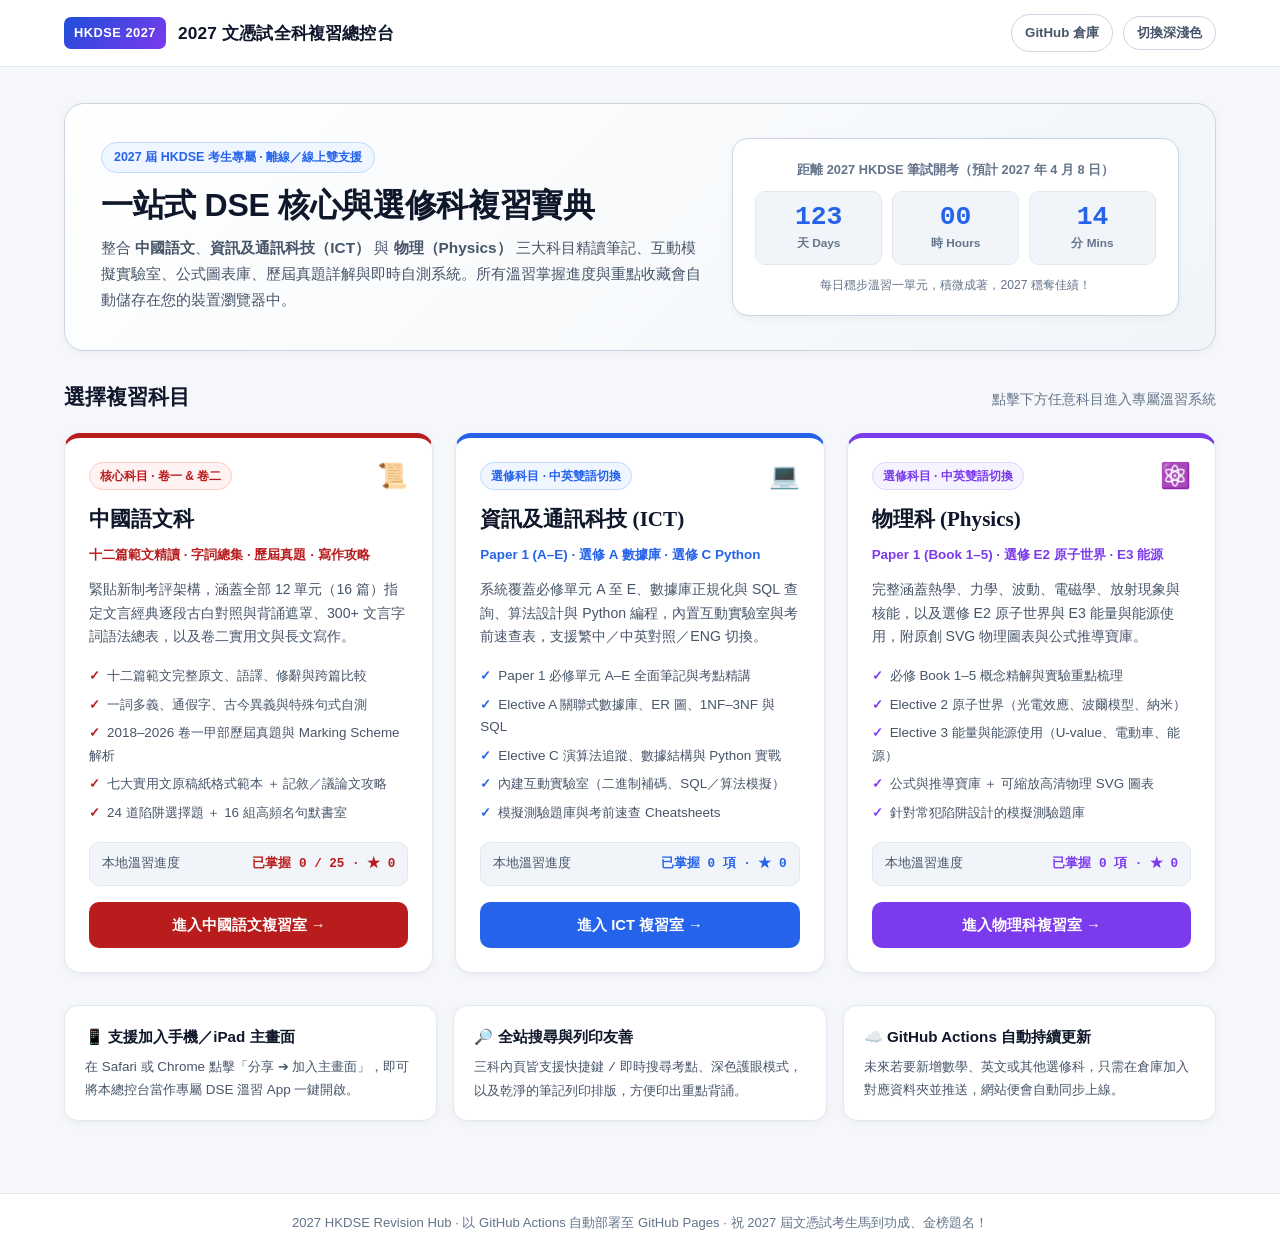
==== index.html @ 8e09d90c "feat: 整合 2027 HKDSE 全科複習總控台（中國語文、ICT、物理）與 GitHub Actions 自動部署" ====
<!DOCTYPE html>
<html lang="zh-Hant" data-theme="light">
<head>
  <meta charset="UTF-8" />
  <meta name="viewport" content="width=device-width, initial-scale=1.0" />
  <title>2027 HKDSE 複習總控台 | 中國語文 · ICT 資訊及通訊科技 · 物理 Physics</title>
  <style>
    :root {
      --bg: #f6f7fb;
      --surface: #ffffff;
      --surface-soft: #f1f5f9;
      --text: #0f172a;
      --text-secondary: #475569;
      --text-muted: #64748b;
      --border: #e2e8f0;
      --border-strong: #cbd5e1;

      --chi: #b91c1c;
      --chi-soft: #fef2f2;
      --chi-border: #fecaca;

      --ict: #2563eb;
      --ict-soft: #eff6ff;
      --ict-border: #bfdbfe;

      --phy: #7c3aed;
      --phy-soft: #f5f3ff;
      --phy-border: #ddd6fe;

      --emerald: #059669;
      --emerald-soft: #ecfdf5;

      --shadow-sm: 0 2px 8px rgba(15, 23, 42, 0.05);
      --shadow-md: 0 10px 28px rgba(15, 23, 42, 0.08);
      --shadow-lg: 0 18px 40px rgba(15, 23, 42, 0.12);

      --font-sans: "PingFang TC", "Hiragino Sans CNS", "Noto Sans TC", "Microsoft JhengHei", -apple-system, BlinkMacSystemFont, sans-serif;
      --font-serif: "Songti TC", "STSong", "Noto Serif TC", Georgia, serif;
      --font-mono: "JetBrains Mono", "SF Mono", Menlo, Consolas, monospace;
    }

    [data-theme="dark"] {
      --bg: #0b1120;
      --surface: #111827;
      --surface-soft: #1e293b;
      --text: #f8fafc;
      --text-secondary: #cbd5e1;
      --text-muted: #94a3b8;
      --border: #1e293b;
      --border-strong: #334155;

      --chi: #f87171;
      --chi-soft: rgba(185, 28, 28, 0.18);
      --chi-border: rgba(248, 113, 113, 0.35);

      --ict: #60a5fa;
      --ict-soft: rgba(37, 99, 235, 0.18);
      --ict-border: rgba(96, 165, 250, 0.35);

      --phy: #a78bfa;
      --phy-soft: rgba(124, 58, 237, 0.18);
      --phy-border: rgba(167, 139, 250, 0.35);

      --emerald: #34d399;
      --emerald-soft: rgba(5, 150, 105, 0.18);
    }

    *, *::before, *::after { box-sizing: border-box; }
    body {
      margin: 0;
      font-family: var(--font-sans);
      background: var(--bg);
      color: var(--text);
      line-height: 1.68;
      min-height: 100vh;
      display: flex;
      flex-direction: column;
    }

    a { text-decoration: none; color: inherit; }

    /* Top Bar */
    .topbar {
      position: sticky;
      top: 0;
      z-index: 50;
      background: var(--surface);
      border-bottom: 1px solid var(--border);
      backdrop-filter: blur(10px);
    }
    .topbar-inner {
      max-width: 1200px;
      margin: 0 auto;
      padding: 14px 24px;
      display: flex;
      align-items: center;
      justify-content: space-between;
      gap: 16px;
    }
    .brand {
      display: flex;
      align-items: center;
      gap: 12px;
    }
    .brand-badge {
      background: linear-gradient(135deg, #1d4ed8, #7c3aed);
      color: #fff;
      font-weight: 800;
      font-size: 0.8rem;
      padding: 5px 10px;
      border-radius: 7px;
      letter-spacing: 0.04em;
    }
    .brand-title {
      font-weight: 800;
      font-size: 1.08rem;
      letter-spacing: 0.01em;
    }
    .topbar-actions {
      display: flex;
      align-items: center;
      gap: 10px;
    }
    .pill-btn {
      display: inline-flex;
      align-items: center;
      gap: 6px;
      padding: 7px 13px;
      border-radius: 999px;
      border: 1px solid var(--border-strong);
      background: var(--surface);
      color: var(--text-secondary);
      font-size: 0.83rem;
      font-weight: 600;
      cursor: pointer;
      transition: all 0.16s ease;
    }
    .pill-btn:hover {
      background: var(--surface-soft);
      color: var(--text);
    }

    /* Main Container */
    .container {
      max-width: 1200px;
      width: 100%;
      margin: 0 auto;
      padding: 36px 24px 72px;
      flex: 1;
    }

    /* Hero Banner */
    .hero {
      background: linear-gradient(135deg, var(--surface) 0%, var(--surface-soft) 100%);
      border: 1px solid var(--border-strong);
      border-radius: 20px;
      padding: 34px 36px;
      margin-bottom: 28px;
      box-shadow: var(--shadow-sm);
      display: grid;
      grid-template-columns: 1.35fr 1fr;
      gap: 28px;
      align-items: center;
    }
    .hero-eyebrow {
      display: inline-flex;
      align-items: center;
      gap: 7px;
      font-size: 0.78rem;
      font-weight: 700;
      color: var(--ict);
      background: var(--ict-soft);
      border: 1px solid var(--ict-border);
      padding: 4px 12px;
      border-radius: 999px;
      margin-bottom: 12px;
    }
    .hero h1 {
      margin: 0 0 10px;
      font-size: 2rem;
      line-height: 1.25;
      font-weight: 900;
      letter-spacing: -0.01em;
    }
    .hero p {
      margin: 0;
      color: var(--text-secondary);
      font-size: 0.96rem;
    }

    /* Countdown Box */
    .countdown-card {
      background: var(--surface);
      border: 1px solid var(--border-strong);
      border-radius: 16px;
      padding: 20px 22px;
      box-shadow: var(--shadow-sm);
      text-align: center;
    }
    .countdown-label {
      font-size: 0.8rem;
      font-weight: 700;
      color: var(--text-muted);
      margin-bottom: 10px;
    }
    .countdown-grid {
      display: grid;
      grid-template-columns: repeat(3, 1fr);
      gap: 10px;
    }
    .cd-unit {
      background: var(--surface-soft);
      border: 1px solid var(--border);
      border-radius: 10px;
      padding: 10px 6px;
    }
    .cd-num {
      font-family: var(--font-mono);
      font-size: 1.65rem;
      font-weight: 800;
      color: var(--ict);
      line-height: 1.15;
    }
    .cd-cap {
      font-size: 0.74rem;
      color: var(--text-muted);
      margin-top: 2px;
      font-weight: 600;
    }
    .countdown-note {
      margin-top: 10px;
      font-size: 0.76rem;
      color: var(--text-muted);
    }

    /* Subject Cards Grid */
    .section-head {
      display: flex;
      align-items: baseline;
      justify-content: space-between;
      flex-wrap: wrap;
      gap: 10px;
      margin: 8px 0 18px;
    }
    .section-head h2 {
      margin: 0;
      font-size: 1.32rem;
      font-weight: 800;
    }
    .section-head span {
      font-size: 0.85rem;
      color: var(--text-muted);
    }

    .subjects-grid {
      display: grid;
      grid-template-columns: repeat(3, minmax(0, 1fr));
      gap: 22px;
      margin-bottom: 32px;
    }

    .subject-card {
      background: var(--surface);
      border: 1px solid var(--border);
      border-top: 5px solid var(--accent);
      border-radius: 16px;
      padding: 24px;
      display: flex;
      flex-direction: column;
      box-shadow: var(--shadow-sm);
      transition: transform 0.2s ease, box-shadow 0.2s ease, border-color 0.2s ease;
    }
    .subject-card:hover {
      transform: translateY(-4px);
      box-shadow: var(--shadow-lg);
    }
    .card-chi { --accent: var(--chi); --accent-soft: var(--chi-soft); --accent-border: var(--chi-border); }
    .card-ict { --accent: var(--ict); --accent-soft: var(--ict-soft); --accent-border: var(--ict-border); }
    .card-phy { --accent: var(--phy); --accent-soft: var(--phy-soft); --accent-border: var(--phy-border); }

    .card-top {
      display: flex;
      align-items: center;
      justify-content: space-between;
      gap: 10px;
      margin-bottom: 12px;
    }
    .subject-tag {
      font-size: 0.75rem;
      font-weight: 800;
      padding: 3px 10px;
      border-radius: 999px;
      background: var(--accent-soft);
      color: var(--accent);
      border: 1px solid var(--accent-border);
    }
    .subject-icon {
      font-size: 1.55rem;
      line-height: 1;
    }
    .subject-card h3 {
      margin: 0 0 6px;
      font-size: 1.32rem;
      font-weight: 800;
      font-family: var(--font-serif);
    }
    .subject-sub {
      font-size: 0.84rem;
      font-weight: 600;
      color: var(--accent);
      margin-bottom: 12px;
    }
    .subject-desc {
      margin: 0 0 16px;
      font-size: 0.88rem;
      color: var(--text-secondary);
    }

    .feature-list {
      list-style: none;
      padding: 0;
      margin: 0 0 18px;
      display: flex;
      flex-direction: column;
      gap: 6px;
      font-size: 0.84rem;
      color: var(--text-secondary);
      flex: 1;
    }
    .feature-list li::before {
      content: "✓";
      color: var(--accent);
      font-weight: 800;
      margin-right: 7px;
    }

    .progress-mini {
      background: var(--surface-soft);
      border: 1px solid var(--border);
      border-radius: 10px;
      padding: 10px 12px;
      margin-bottom: 16px;
      font-size: 0.79rem;
      display: flex;
      justify-content: space-between;
      align-items: center;
      color: var(--text-secondary);
    }
    .progress-mini strong {
      color: var(--accent);
      font-family: var(--font-mono);
    }

    .enter-btn {
      display: flex;
      align-items: center;
      justify-content: center;
      gap: 8px;
      width: 100%;
      padding: 11px 16px;
      border-radius: 10px;
      background: var(--accent);
      color: #fff;
      font-weight: 700;
      font-size: 0.92rem;
      transition: filter 0.15s ease;
    }
    .enter-btn:hover {
      filter: brightness(1.08);
    }

    /* Feature Strip */
    .tips-grid {
      display: grid;
      grid-template-columns: repeat(3, minmax(0, 1fr));
      gap: 16px;
    }
    .tip-card {
      background: var(--surface);
      border: 1px solid var(--border);
      border-radius: 14px;
      padding: 18px 20px;
      box-shadow: var(--shadow-sm);
    }
    .tip-card h4 {
      margin: 0 0 6px;
      font-size: 0.95rem;
      font-weight: 800;
    }
    .tip-card p {
      margin: 0;
      font-size: 0.84rem;
      color: var(--text-secondary);
    }

    footer {
      border-top: 1px solid var(--border);
      background: var(--surface);
      padding: 18px 24px;
      text-align: center;
      font-size: 0.82rem;
      color: var(--text-muted);
    }

    @media (max-width: 960px) {
      .hero, .subjects-grid, .tips-grid {
        grid-template-columns: 1fr;
      }
      .hero { padding: 24px 22px; }
      .hero h1 { font-size: 1.65rem; }
    }
  </style>
</head>
<body>
  <header class="topbar">
    <div class="topbar-inner">
      <div class="brand">
        <span class="brand-badge">HKDSE 2027</span>
        <span class="brand-title">2027 文憑試全科複習總控台</span>
      </div>
      <div class="topbar-actions">
        <a class="pill-btn" href="https://github.com/mulv888/hkdse-2027" target="_blank" rel="noopener">GitHub 倉庫</a>
        <button class="pill-btn" id="themeBtn" type="button">切換深淺色</button>
      </div>
    </div>
  </header>

  <main class="container">
    <section class="hero">
      <div>
        <div class="hero-eyebrow">2027 屆 HKDSE 考生專屬 · 離線／線上雙支援</div>
        <h1>一站式 DSE 核心與選修科複習寶典</h1>
        <p>整合 <strong>中國語文</strong>、<strong>資訊及通訊科技（ICT）</strong> 與 <strong>物理（Physics）</strong> 三大科目精讀筆記、互動模擬實驗室、公式圖表庫、歷屆真題詳解與即時自測系統。所有溫習掌握進度與重點收藏會自動儲存在您的裝置瀏覽器中。</p>
      </div>
      <div class="countdown-card">
        <div class="countdown-label">距離 2027 HKDSE 筆試開考（預計 2027 年 4 月 8 日）</div>
        <div class="countdown-grid">
          <div class="cd-unit">
            <div class="cd-num" id="cdDays">--</div>
            <div class="cd-cap">天 Days</div>
          </div>
          <div class="cd-unit">
            <div class="cd-num" id="cdHours">--</div>
            <div class="cd-cap">時 Hours</div>
          </div>
          <div class="cd-unit">
            <div class="cd-num" id="cdMins">--</div>
            <div class="cd-cap">分 Mins</div>
          </div>
        </div>
        <div class="countdown-note">每日穩步溫習一單元，積微成著，2027 穩奪佳績！</div>
      </div>
    </section>

    <div class="section-head">
      <h2>選擇複習科目</h2>
      <span>點擊下方任意科目進入專屬溫習系統</span>
    </div>

    <section class="subjects-grid">
      <!-- Chinese -->
      <article class="subject-card card-chi">
        <div class="card-top">
          <span class="subject-tag">核心科目 · 卷一 &amp; 卷二</span>
          <span class="subject-icon">📜</span>
        </div>
        <h3>中國語文科</h3>
        <div class="subject-sub">十二篇範文精讀 · 字詞總集 · 歷屆真題 · 寫作攻略</div>
        <p class="subject-desc">緊貼新制考評架構，涵蓋全部 12 單元（16 篇）指定文言經典逐段古白對照與背誦遮罩、300+ 文言字詞語法總表，以及卷二實用文與長文寫作。</p>
        <ul class="feature-list">
          <li>十二篇範文完整原文、語譯、修辭與跨篇比較</li>
          <li>一詞多義、通假字、古今異義與特殊句式自測</li>
          <li>2018–2026 卷一甲部歷屆真題與 Marking Scheme 解析</li>
          <li>七大實用文原稿紙格式範本 ＋ 記敘／議論文攻略</li>
          <li>24 道陷阱選擇題 ＋ 16 組高頻名句默書室</li>
        </ul>
        <div class="progress-mini">
          <span>本地溫習進度</span>
          <strong id="progChi">已掌握 0 項 · ★ 0</strong>
        </div>
        <a class="enter-btn" href="./chinese/index.html">進入中國語文複習室 →</a>
      </article>

      <!-- ICT -->
      <article class="subject-card card-ict">
        <div class="card-top">
          <span class="subject-tag">選修科目 · 中英雙語切換</span>
          <span class="subject-icon">💻</span>
        </div>
        <h3>資訊及通訊科技 (ICT)</h3>
        <div class="subject-sub">Paper 1 (A–E) · 選修 A 數據庫 · 選修 C Python</div>
        <p class="subject-desc">系統覆蓋必修單元 A 至 E、數據庫正規化與 SQL 查詢、算法設計與 Python 編程，內置互動實驗室與考前速查表，支援繁中／中英對照／ENG 切換。</p>
        <ul class="feature-list">
          <li>Paper 1 必修單元 A–E 全面筆記與考點精講</li>
          <li>Elective A 關聯式數據庫、ER 圖、1NF–3NF 與 SQL</li>
          <li>Elective C 演算法追蹤、數據結構與 Python 實戰</li>
          <li>內建互動實驗室（二進制補碼、SQL／算法模擬）</li>
          <li>模擬測驗題庫與考前速查 Cheatsheets</li>
        </ul>
        <div class="progress-mini">
          <span>本地溫習進度</span>
          <strong id="progIct">已掌握 0 項 · ★ 0</strong>
        </div>
        <a class="enter-btn" href="./ict/index.html">進入 ICT 複習室 →</a>
      </article>

      <!-- Physics -->
      <article class="subject-card card-phy">
        <div class="card-top">
          <span class="subject-tag">選修科目 · 中英雙語切換</span>
          <span class="subject-icon">⚛️</span>
        </div>
        <h3>物理科 (Physics)</h3>
        <div class="subject-sub">Paper 1 (Book 1–5) · 選修 E2 原子世界 · E3 能源</div>
        <p class="subject-desc">完整涵蓋熱學、力學、波動、電磁學、放射現象與核能，以及選修 E2 原子世界與 E3 能量與能源使用，附原創 SVG 物理圖表與公式推導寶庫。</p>
        <ul class="feature-list">
          <li>必修 Book 1–5 概念精解與實驗重點梳理</li>
          <li>Elective 2 原子世界（光電效應、波爾模型、納米）</li>
          <li>Elective 3 能量與能源使用（U-value、電動車、能源）</li>
          <li>公式與推導寶庫 ＋ 可縮放高清物理 SVG 圖表</li>
          <li>針對常犯陷阱設計的模擬測驗題庫</li>
        </ul>
        <div class="progress-mini">
          <span>本地溫習進度</span>
          <strong id="progPhy">已掌握 0 項 · ★ 0</strong>
        </div>
        <a class="enter-btn" href="./physics/index.html">進入物理科複習室 →</a>
      </article>
    </section>

    <section class="tips-grid">
      <div class="tip-card">
        <h4>📱 支援加入手機／iPad 主畫面</h4>
        <p>在 Safari 或 Chrome 點擊「分享 ➔ 加入主畫面」，即可將本總控台當作專屬 DSE 溫習 App 一鍵開啟。</p>
      </div>
      <div class="tip-card">
        <h4>🔎 全站搜尋與列印友善</h4>
        <p>三科內頁皆支援快捷鍵 <code>/</code> 即時搜尋考點、深色護眼模式，以及乾淨的筆記列印排版，方便印出重點背誦。</p>
      </div>
      <div class="tip-card">
        <h4>☁️ GitHub Actions 自動持續更新</h4>
        <p>未來若要新增數學、英文或其他選修科，只需在倉庫加入對應資料夾並推送，網站便會自動同步上線。</p>
      </div>
    </section>
  </main>

  <footer>
    2027 HKDSE Revision Hub · 以 GitHub Actions 自動部署至 GitHub Pages · 祝 2027 屆文憑試考生馬到功成、金榜題名！
  </footer>

  <script>
    (function () {
      /* Theme Toggle */
      var savedTheme = localStorage.getItem("dse2027_hub_theme");
      if (savedTheme === "dark" || savedTheme === "light") {
        document.documentElement.setAttribute("data-theme", savedTheme);
      }
      document.getElementById("themeBtn").addEventListener("click", function () {
        var next = document.documentElement.getAttribute("data-theme") === "dark" ? "light" : "dark";
        document.documentElement.setAttribute("data-theme", next);
        try { localStorage.setItem("dse2027_hub_theme", next); } catch (e) {}
      });

      /* 2027 HKDSE Countdown (Estimated 2027-04-08 08:30 HKT) */
      var target = new Date("2027-04-08T08:30:00+08:00").getTime();
      function tick() {
        var diff = Math.max(0, target - Date.now());
        var days = Math.floor(diff / 86400000);
        var hours = Math.floor((diff % 86400000) / 3600000);
        var mins = Math.floor((diff % 3600000) / 60000);
        document.getElementById("cdDays").textContent = String(days);
        document.getElementById("cdHours").textContent = String(hours).padStart(2, "0");
        document.getElementById("cdMins").textContent = String(mins).padStart(2, "0");
      }
      tick();
      setInterval(tick, 30000);

      /* Read Real-time Progress Across All 3 Subjects from Shared Origin localStorage */
      function countObj(key) {
        try {
          var v = JSON.parse(localStorage.getItem(key) || "{}");
          return Array.isArray(v) ? v.length : Object.keys(v).length;
        } catch (e) { return 0; }
      }
      document.getElementById("progChi").textContent =
        "已掌握 " + countObj("dse2027_chi_done_v1") + " / 25 · ★ " + countObj("dse2027_chi_star_v1");
      document.getElementById("progIct").textContent =
        "已掌握 " + countObj("dse_ict_2027_mastered") + " 項 · ★ " + countObj("dse_ict_2027_bookmarks");
      document.getElementById("progPhy").textContent =
        "已掌握 " + countObj("dse2027_phy_mastered") + " 項 · ★ " + countObj("dse2027_phy_bookmarks");
    })();
  </script>
</body>
</html>
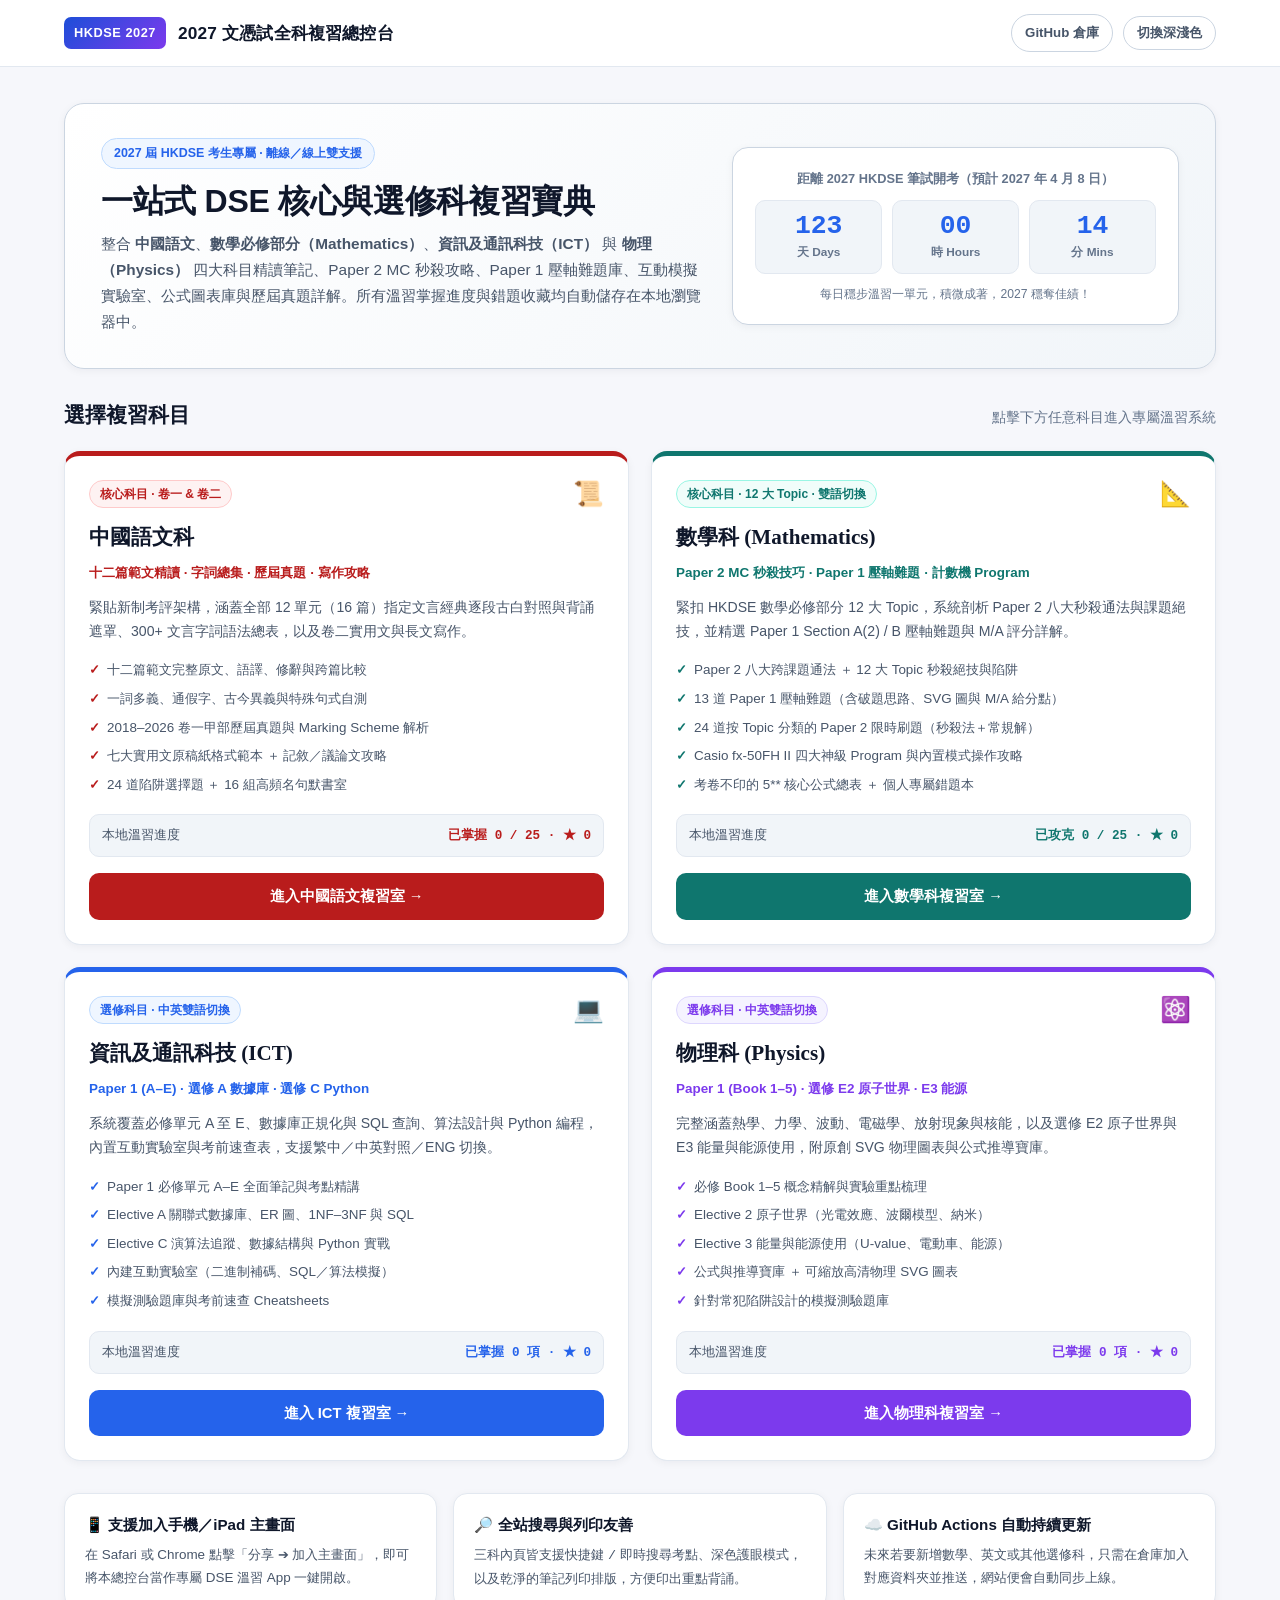
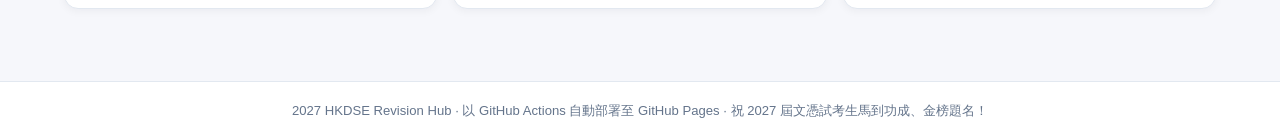
==== commit f8fcddfb: "feat: 新增 2027 HKDSE 數學必修奪星網站（Paper 2 秒殺技巧與 Paper 1 壓軸難題按 Topic 分類）" ====
--- a/index.html
+++ b/index.html
@@ -3,7 +3,7 @@
 <head>
   <meta charset="UTF-8" />
   <meta name="viewport" content="width=device-width, initial-scale=1.0" />
-  <title>2027 HKDSE 複習總控台 | 中國語文 · ICT 資訊及通訊科技 · 物理 Physics</title>
+  <title>2027 HKDSE 複習總控台 | 中國語文 · 數學必修 · ICT 資訊及通訊科技 · 物理 Physics</title>
   <style>
     :root {
       --bg: #f6f7fb;
@@ -27,6 +27,10 @@
       --phy-soft: #f5f3ff;
       --phy-border: #ddd6fe;
 
+      --math: #0f766e;
+      --math-soft: #f0fdfa;
+      --math-border: #99f6e4;
+
       --emerald: #059669;
       --emerald-soft: #ecfdf5;
 
@@ -60,6 +64,10 @@
       --phy: #a78bfa;
       --phy-soft: rgba(124, 58, 237, 0.18);
       --phy-border: rgba(167, 139, 250, 0.35);
+
+      --math: #2dd4bf;
+      --math-soft: rgba(15, 118, 110, 0.2);
+      --math-border: rgba(45, 212, 191, 0.35);
 
       --emerald: #34d399;
       --emerald-soft: rgba(5, 150, 105, 0.18);
@@ -254,7 +262,7 @@
 
     .subjects-grid {
       display: grid;
-      grid-template-columns: repeat(3, minmax(0, 1fr));
+      grid-template-columns: repeat(2, minmax(0, 1fr));
       gap: 22px;
       margin-bottom: 32px;
     }
@@ -275,6 +283,7 @@
       box-shadow: var(--shadow-lg);
     }
     .card-chi { --accent: var(--chi); --accent-soft: var(--chi-soft); --accent-border: var(--chi-border); }
+    .card-math { --accent: var(--math); --accent-soft: var(--math-soft); --accent-border: var(--math-border); }
     .card-ict { --accent: var(--ict); --accent-soft: var(--ict-soft); --accent-border: var(--ict-border); }
     .card-phy { --accent: var(--phy); --accent-soft: var(--phy-soft); --accent-border: var(--phy-border); }
 
@@ -430,7 +439,7 @@
       <div>
         <div class="hero-eyebrow">2027 屆 HKDSE 考生專屬 · 離線／線上雙支援</div>
         <h1>一站式 DSE 核心與選修科複習寶典</h1>
-        <p>整合 <strong>中國語文</strong>、<strong>資訊及通訊科技（ICT）</strong> 與 <strong>物理（Physics）</strong> 三大科目精讀筆記、互動模擬實驗室、公式圖表庫、歷屆真題詳解與即時自測系統。所有溫習掌握進度與重點收藏會自動儲存在您的裝置瀏覽器中。</p>
+        <p>整合 <strong>中國語文</strong>、<strong>數學必修部分（Mathematics）</strong>、<strong>資訊及通訊科技（ICT）</strong> 與 <strong>物理（Physics）</strong> 四大科目精讀筆記、Paper 2 MC 秒殺攻略、Paper 1 壓軸難題庫、互動模擬實驗室、公式圖表庫與歷屆真題詳解。所有溫習掌握進度與錯題收藏均自動儲存在本地瀏覽器中。</p>
       </div>
       <div class="countdown-card">
         <div class="countdown-label">距離 2027 HKDSE 筆試開考（預計 2027 年 4 月 8 日）</div>
@@ -481,6 +490,29 @@
         <a class="enter-btn" href="./chinese/index.html">進入中國語文複習室 →</a>
       </article>
 
+      <!-- Mathematics -->
+      <article class="subject-card card-math">
+        <div class="card-top">
+          <span class="subject-tag">核心科目 · 12 大 Topic · 雙語切換</span>
+          <span class="subject-icon">📐</span>
+        </div>
+        <h3>數學科 (Mathematics)</h3>
+        <div class="subject-sub">Paper 2 MC 秒殺技巧 · Paper 1 壓軸難題 · 計數機 Program</div>
+        <p class="subject-desc">緊扣 HKDSE 數學必修部分 12 大 Topic，系統剖析 Paper 2 八大秒殺通法與課題絕技，並精選 Paper 1 Section A(2) / B 壓軸難題與 M/A 評分詳解。</p>
+        <ul class="feature-list">
+          <li>Paper 2 八大跨課題通法 ＋ 12 大 Topic 秒殺絕技與陷阱</li>
+          <li>13 道 Paper 1 壓軸難題（含破題思路、SVG 圖與 M/A 給分點）</li>
+          <li>24 道按 Topic 分類的 Paper 2 限時刷題（秒殺法＋常規解）</li>
+          <li>Casio fx-50FH II 四大神級 Program 與內置模式操作攻略</li>
+          <li>考卷不印的 5** 核心公式總表 ＋ 個人專屬錯題本</li>
+        </ul>
+        <div class="progress-mini">
+          <span>本地溫習進度</span>
+          <strong id="progMath">已攻克 0 / 25 · ★ 0</strong>
+        </div>
+        <a class="enter-btn" href="./maths/index.html">進入數學科複習室 →</a>
+      </article>
+
       <!-- ICT -->
       <article class="subject-card card-ict">
         <div class="card-top">
@@ -584,6 +616,8 @@
       }
       document.getElementById("progChi").textContent =
         "已掌握 " + countObj("dse2027_chi_done_v1") + " / 25 · ★ " + countObj("dse2027_chi_star_v1");
+      document.getElementById("progMath").textContent =
+        "已攻克 " + countObj("dse2027_math_mastered") + " / 25 · ★ " + countObj("dse2027_math_bookmarks");
       document.getElementById("progIct").textContent =
         "已掌握 " + countObj("dse_ict_2027_mastered") + " 項 · ★ " + countObj("dse_ict_2027_bookmarks");
       document.getElementById("progPhy").textContent =
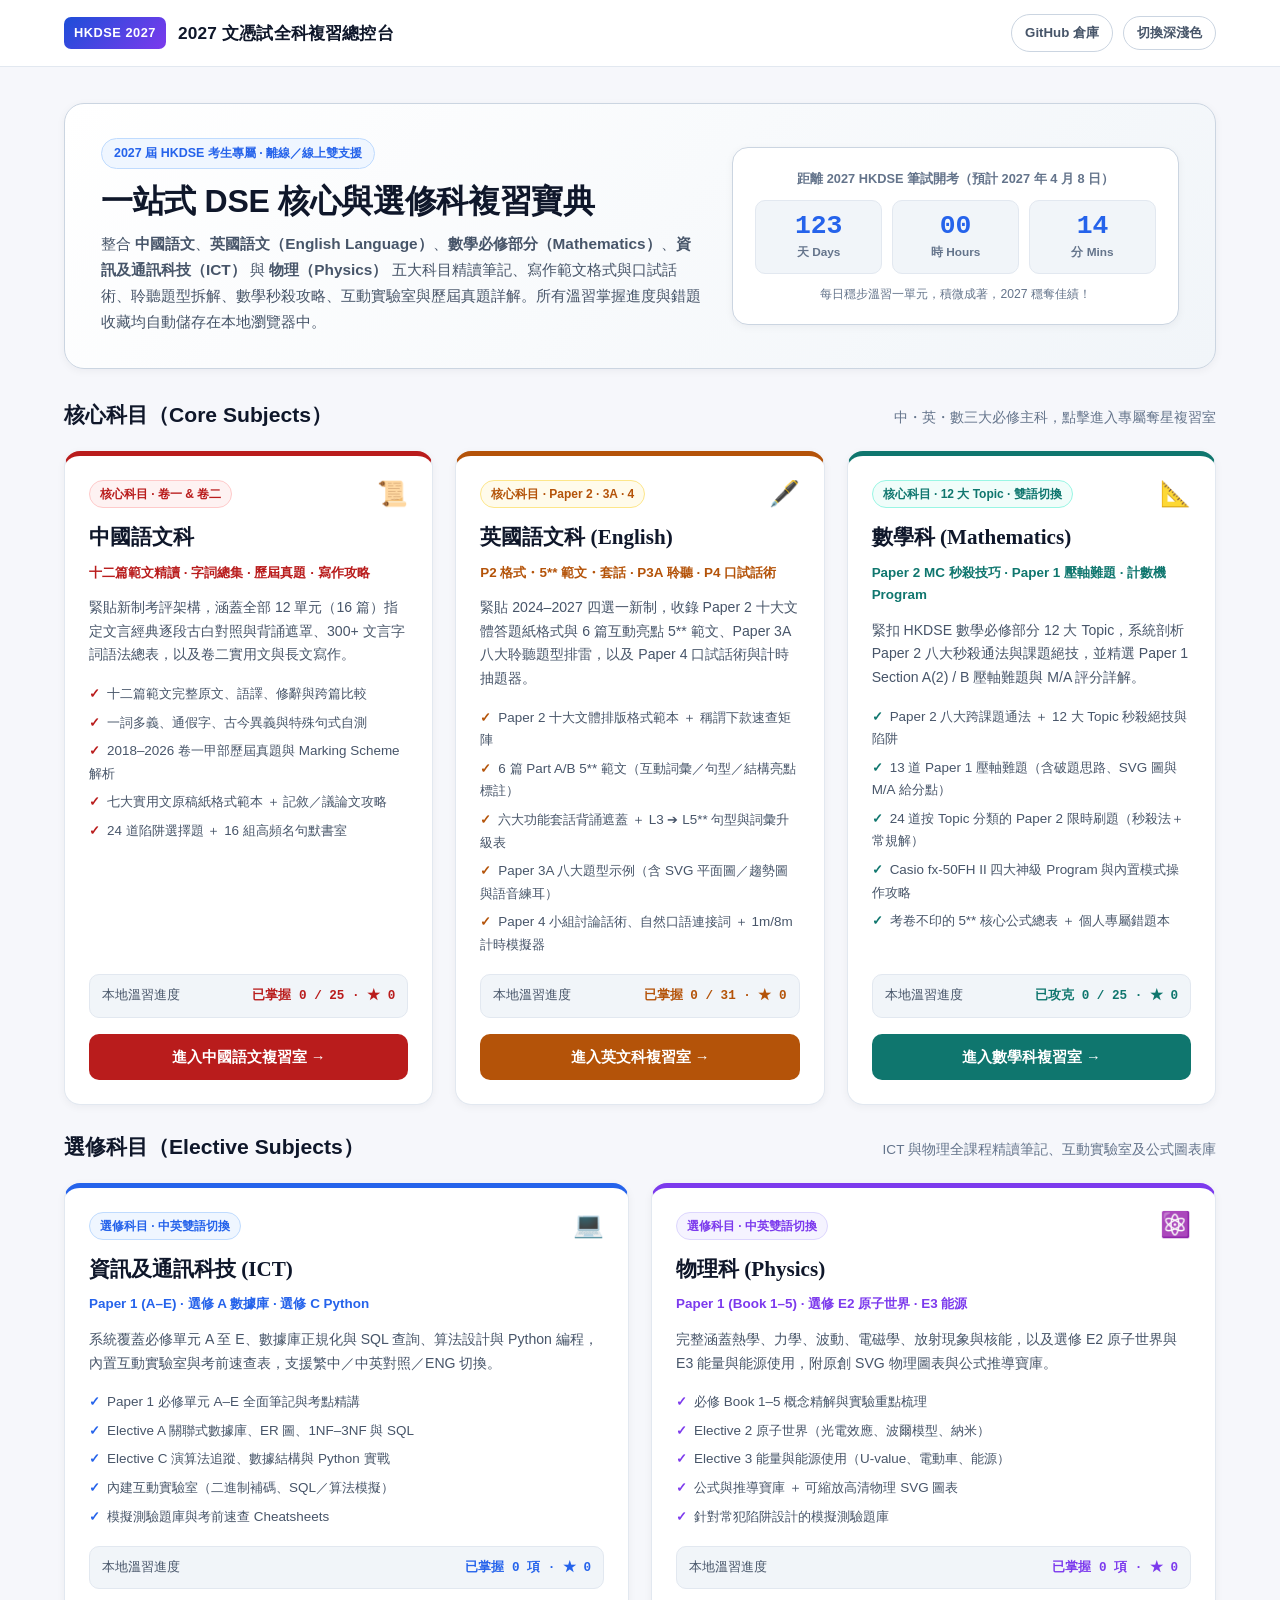
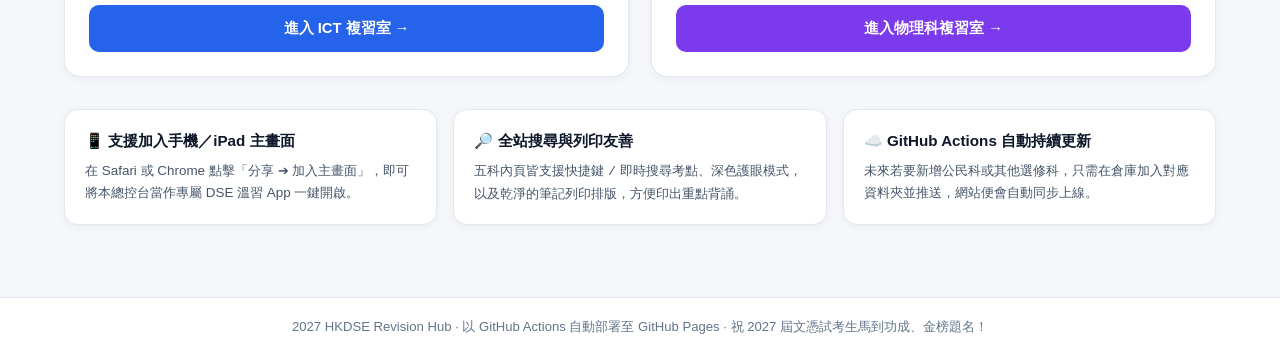
==== commit 71b15f70: "feat: 新增 2027 HKDSE 英國語文科複習網頁（Paper 2 格式範文套話、Paper 3A 聆聽題型、Paper 4 口試話術與計時器）" ====
--- a/index.html
+++ b/index.html
@@ -3,7 +3,7 @@
 <head>
   <meta charset="UTF-8" />
   <meta name="viewport" content="width=device-width, initial-scale=1.0" />
-  <title>2027 HKDSE 複習總控台 | 中國語文 · 數學必修 · ICT 資訊及通訊科技 · 物理 Physics</title>
+  <title>2027 HKDSE 複習總控台 | 中國語文 · 英國語文 · 數學必修 · ICT 資訊及通訊科技 · 物理 Physics</title>
   <style>
     :root {
       --bg: #f6f7fb;
@@ -19,6 +19,10 @@
       --chi-soft: #fef2f2;
       --chi-border: #fecaca;
 
+      --eng: #b45309;
+      --eng-soft: #fffbeb;
+      --eng-border: #fde68a;
+
       --ict: #2563eb;
       --ict-soft: #eff6ff;
       --ict-border: #bfdbfe;
@@ -56,6 +60,10 @@
       --chi: #f87171;
       --chi-soft: rgba(185, 28, 28, 0.18);
       --chi-border: rgba(248, 113, 113, 0.35);
+
+      --eng: #fbbf24;
+      --eng-soft: rgba(217, 119, 6, 0.2);
+      --eng-border: rgba(251, 191, 36, 0.38);
 
       --ict: #60a5fa;
       --ict-soft: rgba(37, 99, 235, 0.18);
@@ -266,6 +274,12 @@
       gap: 22px;
       margin-bottom: 32px;
     }
+    .subjects-grid-core {
+      display: grid;
+      grid-template-columns: repeat(3, minmax(0, 1fr));
+      gap: 22px;
+      margin-bottom: 24px;
+    }
 
     .subject-card {
       background: var(--surface);
@@ -283,6 +297,7 @@
       box-shadow: var(--shadow-lg);
     }
     .card-chi { --accent: var(--chi); --accent-soft: var(--chi-soft); --accent-border: var(--chi-border); }
+    .card-eng { --accent: var(--eng); --accent-soft: var(--eng-soft); --accent-border: var(--eng-border); }
     .card-math { --accent: var(--math); --accent-soft: var(--math-soft); --accent-border: var(--math-border); }
     .card-ict { --accent: var(--ict); --accent-soft: var(--ict-soft); --accent-border: var(--ict-border); }
     .card-phy { --accent: var(--phy); --accent-soft: var(--phy-soft); --accent-border: var(--phy-border); }
@@ -411,8 +426,13 @@
       color: var(--text-muted);
     }
 
+    @media (max-width: 1080px) {
+      .subjects-grid-core {
+        grid-template-columns: repeat(2, minmax(0, 1fr));
+      }
+    }
     @media (max-width: 960px) {
-      .hero, .subjects-grid, .tips-grid {
+      .hero, .subjects-grid, .subjects-grid-core, .tips-grid {
         grid-template-columns: 1fr;
       }
       .hero { padding: 24px 22px; }
@@ -439,7 +459,7 @@
       <div>
         <div class="hero-eyebrow">2027 屆 HKDSE 考生專屬 · 離線／線上雙支援</div>
         <h1>一站式 DSE 核心與選修科複習寶典</h1>
-        <p>整合 <strong>中國語文</strong>、<strong>數學必修部分（Mathematics）</strong>、<strong>資訊及通訊科技（ICT）</strong> 與 <strong>物理（Physics）</strong> 四大科目精讀筆記、Paper 2 MC 秒殺攻略、Paper 1 壓軸難題庫、互動模擬實驗室、公式圖表庫與歷屆真題詳解。所有溫習掌握進度與錯題收藏均自動儲存在本地瀏覽器中。</p>
+        <p>整合 <strong>中國語文</strong>、<strong>英國語文（English Language）</strong>、<strong>數學必修部分（Mathematics）</strong>、<strong>資訊及通訊科技（ICT）</strong> 與 <strong>物理（Physics）</strong> 五大科目精讀筆記、寫作範文格式與口試話術、聆聽題型拆解、數學秒殺攻略、互動實驗室與歷屆真題詳解。所有溫習掌握進度與錯題收藏均自動儲存在本地瀏覽器中。</p>
       </div>
       <div class="countdown-card">
         <div class="countdown-label">距離 2027 HKDSE 筆試開考（預計 2027 年 4 月 8 日）</div>
@@ -462,11 +482,11 @@
     </section>
 
     <div class="section-head">
-      <h2>選擇複習科目</h2>
-      <span>點擊下方任意科目進入專屬溫習系統</span>
+      <h2>核心科目（Core Subjects）</h2>
+      <span>中・英・數三大必修主科，點擊進入專屬奪星複習室</span>
     </div>
 
-    <section class="subjects-grid">
+    <section class="subjects-grid-core">
       <!-- Chinese -->
       <article class="subject-card card-chi">
         <div class="card-top">
@@ -490,6 +510,29 @@
         <a class="enter-btn" href="./chinese/index.html">進入中國語文複習室 →</a>
       </article>
 
+      <!-- English -->
+      <article class="subject-card card-eng">
+        <div class="card-top">
+          <span class="subject-tag">核心科目 · Paper 2 · 3A · 4</span>
+          <span class="subject-icon">🖋️</span>
+        </div>
+        <h3>英國語文科 (English)</h3>
+        <div class="subject-sub">P2 格式・5** 範文・套話 · P3A 聆聽 · P4 口試話術</div>
+        <p class="subject-desc">緊貼 2024–2027 四選一新制，收錄 Paper 2 十大文體答題紙格式與 6 篇互動亮點 5** 範文、Paper 3A 八大聆聽題型排雷，以及 Paper 4 口試話術與計時抽題器。</p>
+        <ul class="feature-list">
+          <li>Paper 2 十大文體排版格式範本 ＋ 稱謂下款速查矩陣</li>
+          <li>6 篇 Part A/B 5** 範文（互動詞彙／句型／結構亮點標註）</li>
+          <li>六大功能套話背誦遮蓋 ＋ L3 ➔ L5** 句型與詞彙升級表</li>
+          <li>Paper 3A 八大題型示例（含 SVG 平面圖／趨勢圖與語音練耳）</li>
+          <li>Paper 4 小組討論話術、自然口語連接詞 ＋ 1m/8m 計時模擬器</li>
+        </ul>
+        <div class="progress-mini">
+          <span>本地溫習進度</span>
+          <strong id="progEng">已掌握 0 / 31 · ★ 0</strong>
+        </div>
+        <a class="enter-btn" href="./english/index.html">進入英文科複習室 →</a>
+      </article>
+
       <!-- Mathematics -->
       <article class="subject-card card-math">
         <div class="card-top">
@@ -512,6 +555,14 @@
         </div>
         <a class="enter-btn" href="./maths/index.html">進入數學科複習室 →</a>
       </article>
+    </section>
+
+    <div class="section-head">
+      <h2>選修科目（Elective Subjects）</h2>
+      <span>ICT 與物理全課程精讀筆記、互動實驗室及公式圖表庫</span>
+    </div>
+
+    <section class="subjects-grid">
 
       <!-- ICT -->
       <article class="subject-card card-ict">
@@ -567,11 +618,11 @@
       </div>
       <div class="tip-card">
         <h4>🔎 全站搜尋與列印友善</h4>
-        <p>三科內頁皆支援快捷鍵 <code>/</code> 即時搜尋考點、深色護眼模式，以及乾淨的筆記列印排版，方便印出重點背誦。</p>
+        <p>五科內頁皆支援快捷鍵 <code>/</code> 即時搜尋考點、深色護眼模式，以及乾淨的筆記列印排版，方便印出重點背誦。</p>
       </div>
       <div class="tip-card">
         <h4>☁️ GitHub Actions 自動持續更新</h4>
-        <p>未來若要新增數學、英文或其他選修科，只需在倉庫加入對應資料夾並推送，網站便會自動同步上線。</p>
+        <p>未來若要新增公民科或其他選修科，只需在倉庫加入對應資料夾並推送，網站便會自動同步上線。</p>
       </div>
     </section>
   </main>
@@ -607,7 +658,7 @@
       tick();
       setInterval(tick, 30000);
 
-      /* Read Real-time Progress Across All 3 Subjects from Shared Origin localStorage */
+      /* Read Real-time Progress Across All 5 Subjects from Shared Origin localStorage */
       function countObj(key) {
         try {
           var v = JSON.parse(localStorage.getItem(key) || "{}");
@@ -616,6 +667,8 @@
       }
       document.getElementById("progChi").textContent =
         "已掌握 " + countObj("dse2027_chi_done_v1") + " / 25 · ★ " + countObj("dse2027_chi_star_v1");
+      document.getElementById("progEng").textContent =
+        "已掌握 " + countObj("dse2027_eng_mastered") + " / 31 · ★ " + countObj("dse2027_eng_bookmarks");
       document.getElementById("progMath").textContent =
         "已攻克 " + countObj("dse2027_math_mastered") + " / 25 · ★ " + countObj("dse2027_math_bookmarks");
       document.getElementById("progIct").textContent =
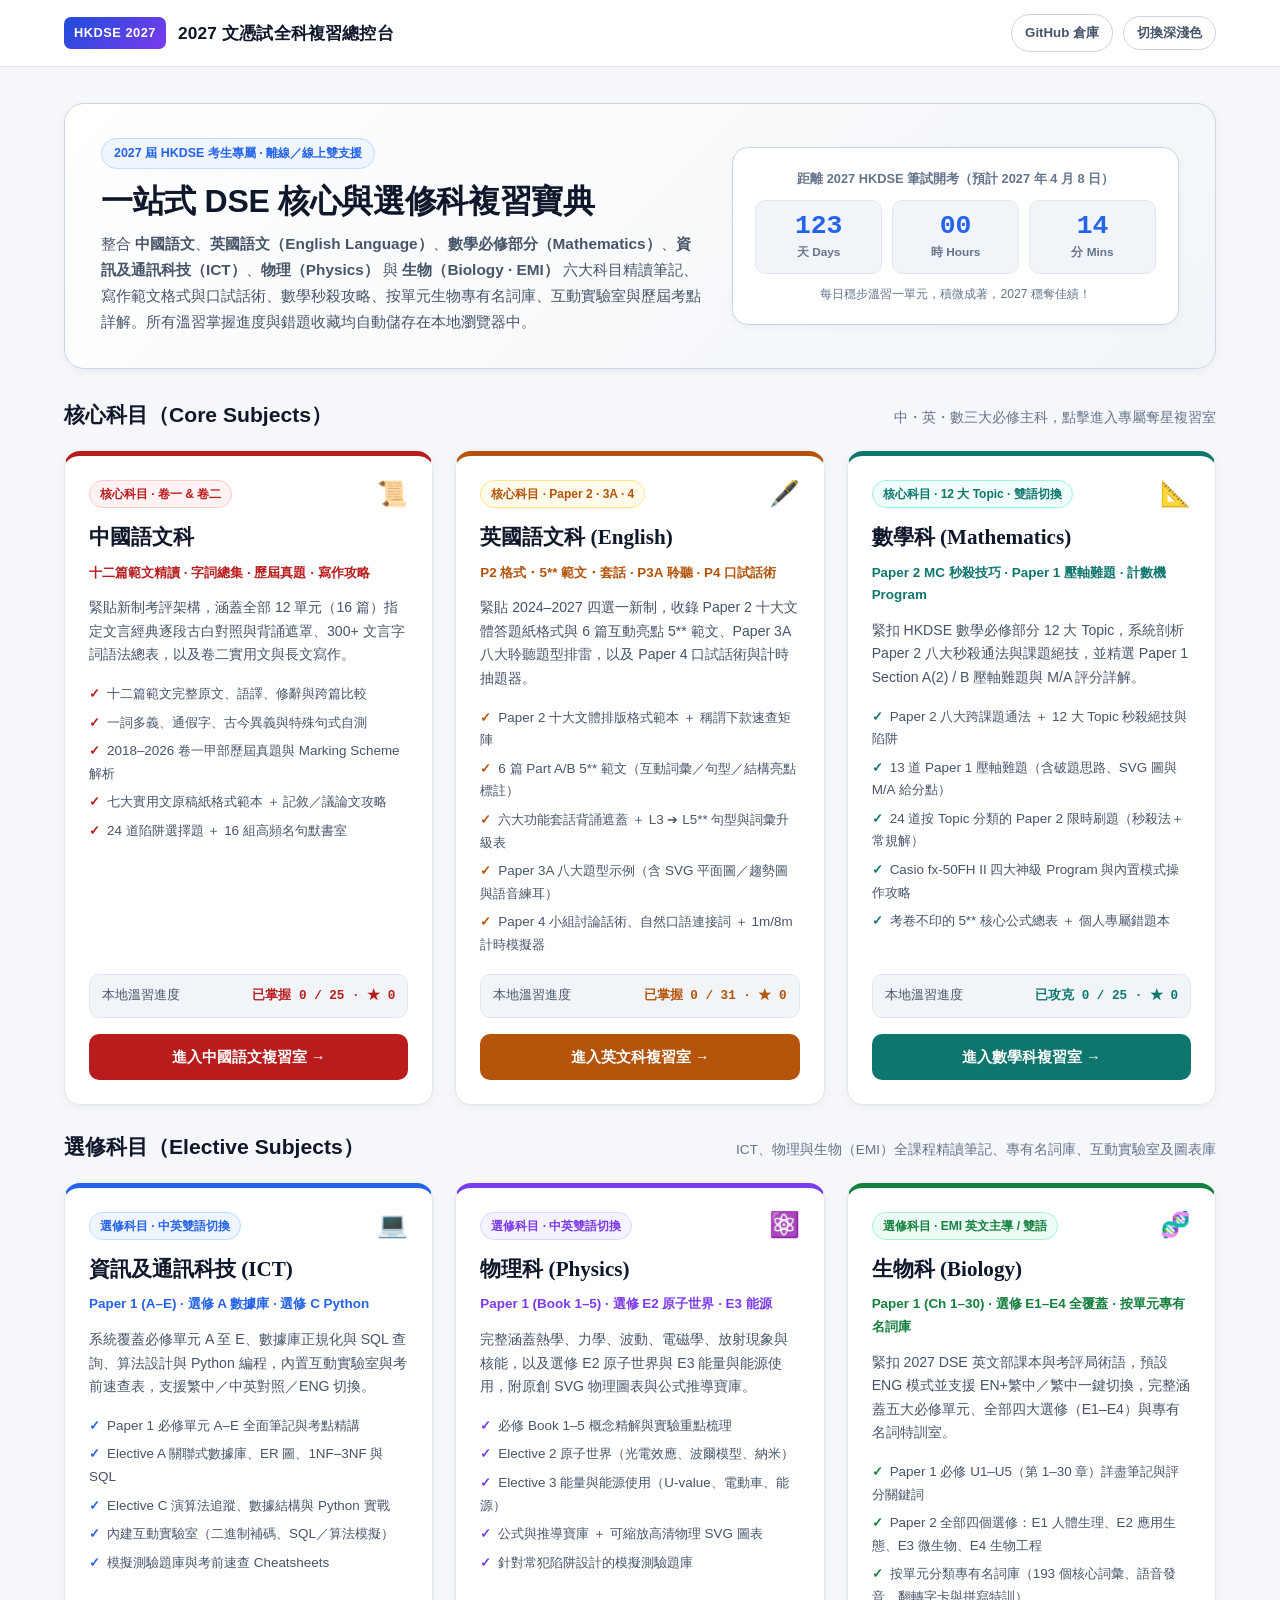
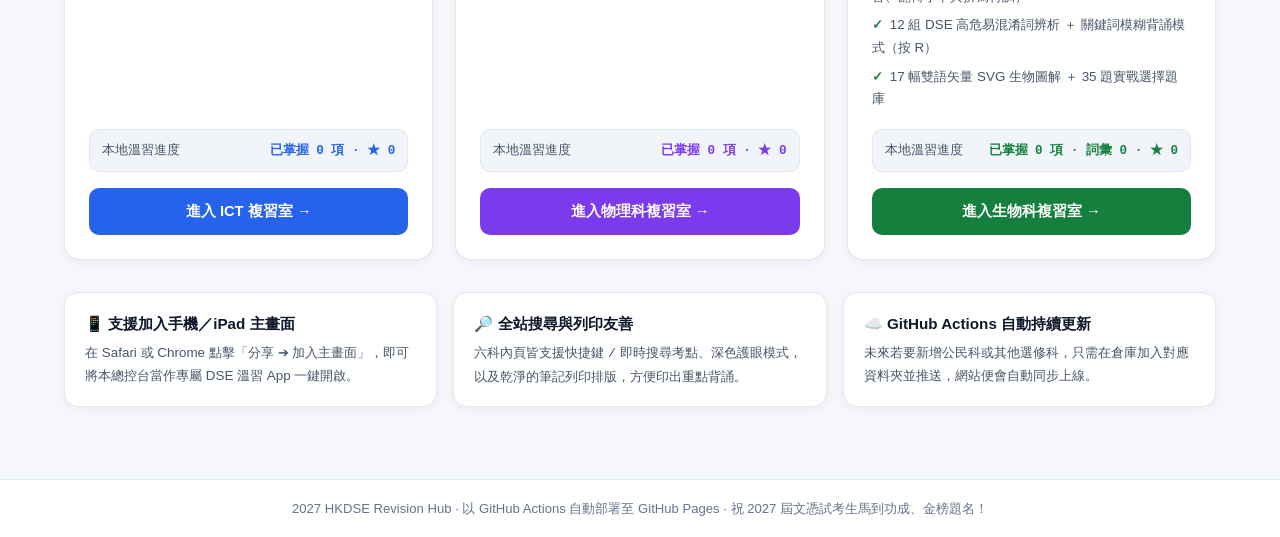
==== commit a1931983: "feat(biology): add 2027 HKDSE Biology EMI revision hub, unit vocabulary bank & update portal/README" ====
--- a/index.html
+++ b/index.html
@@ -3,7 +3,7 @@
 <head>
   <meta charset="UTF-8" />
   <meta name="viewport" content="width=device-width, initial-scale=1.0" />
-  <title>2027 HKDSE 複習總控台 | 中國語文 · 英國語文 · 數學必修 · ICT 資訊及通訊科技 · 物理 Physics</title>
+  <title>2027 HKDSE 複習總控台 | 中國語文 · 英國語文 · 數學必修 · ICT · 物理 Physics · 生物 Biology</title>
   <style>
     :root {
       --bg: #f6f7fb;
@@ -35,6 +35,10 @@
       --math-soft: #f0fdfa;
       --math-border: #99f6e4;
 
+      --bio: #15803d;
+      --bio-soft: #ecfdf5;
+      --bio-border: #a7f3d0;
+
       --emerald: #059669;
       --emerald-soft: #ecfdf5;
 
@@ -76,6 +80,10 @@
       --math: #2dd4bf;
       --math-soft: rgba(15, 118, 110, 0.2);
       --math-border: rgba(45, 212, 191, 0.35);
+
+      --bio: #4ade80;
+      --bio-soft: rgba(22, 163, 74, 0.18);
+      --bio-border: rgba(74, 222, 128, 0.35);
 
       --emerald: #34d399;
       --emerald-soft: rgba(5, 150, 105, 0.18);
@@ -270,7 +278,7 @@
 
     .subjects-grid {
       display: grid;
-      grid-template-columns: repeat(2, minmax(0, 1fr));
+      grid-template-columns: repeat(3, minmax(0, 1fr));
       gap: 22px;
       margin-bottom: 32px;
     }
@@ -301,6 +309,7 @@
     .card-math { --accent: var(--math); --accent-soft: var(--math-soft); --accent-border: var(--math-border); }
     .card-ict { --accent: var(--ict); --accent-soft: var(--ict-soft); --accent-border: var(--ict-border); }
     .card-phy { --accent: var(--phy); --accent-soft: var(--phy-soft); --accent-border: var(--phy-border); }
+    .card-bio { --accent: var(--bio); --accent-soft: var(--bio-soft); --accent-border: var(--bio-border); }
 
     .card-top {
       display: flex;
@@ -427,7 +436,7 @@
     }
 
     @media (max-width: 1080px) {
-      .subjects-grid-core {
+      .subjects-grid-core, .subjects-grid {
         grid-template-columns: repeat(2, minmax(0, 1fr));
       }
     }
@@ -459,7 +468,7 @@
       <div>
         <div class="hero-eyebrow">2027 屆 HKDSE 考生專屬 · 離線／線上雙支援</div>
         <h1>一站式 DSE 核心與選修科複習寶典</h1>
-        <p>整合 <strong>中國語文</strong>、<strong>英國語文（English Language）</strong>、<strong>數學必修部分（Mathematics）</strong>、<strong>資訊及通訊科技（ICT）</strong> 與 <strong>物理（Physics）</strong> 五大科目精讀筆記、寫作範文格式與口試話術、聆聽題型拆解、數學秒殺攻略、互動實驗室與歷屆真題詳解。所有溫習掌握進度與錯題收藏均自動儲存在本地瀏覽器中。</p>
+        <p>整合 <strong>中國語文</strong>、<strong>英國語文（English Language）</strong>、<strong>數學必修部分（Mathematics）</strong>、<strong>資訊及通訊科技（ICT）</strong>、<strong>物理（Physics）</strong> 與 <strong>生物（Biology · EMI）</strong> 六大科目精讀筆記、寫作範文格式與口試話術、數學秒殺攻略、按單元生物專有名詞庫、互動實驗室與歷屆考點詳解。所有溫習掌握進度與錯題收藏均自動儲存在本地瀏覽器中。</p>
       </div>
       <div class="countdown-card">
         <div class="countdown-label">距離 2027 HKDSE 筆試開考（預計 2027 年 4 月 8 日）</div>
@@ -559,7 +568,7 @@
 
     <div class="section-head">
       <h2>選修科目（Elective Subjects）</h2>
-      <span>ICT 與物理全課程精讀筆記、互動實驗室及公式圖表庫</span>
+      <span>ICT、物理與生物（EMI）全課程精讀筆記、專有名詞庫、互動實驗室及圖表庫</span>
     </div>
 
     <section class="subjects-grid">
@@ -609,6 +618,29 @@
         </div>
         <a class="enter-btn" href="./physics/index.html">進入物理科複習室 →</a>
       </article>
+
+      <!-- Biology -->
+      <article class="subject-card card-bio">
+        <div class="card-top">
+          <span class="subject-tag">選修科目 · EMI 英文主導 / 雙語</span>
+          <span class="subject-icon">🧬</span>
+        </div>
+        <h3>生物科 (Biology)</h3>
+        <div class="subject-sub">Paper 1 (Ch 1–30) · 選修 E1–E4 全覆蓋 · 按單元專有名詞庫</div>
+        <p class="subject-desc">緊扣 2027 DSE 英文部課本與考評局術語，預設 ENG 模式並支援 EN+繁中／繁中一鍵切換，完整涵蓋五大必修單元、全部四大選修（E1–E4）與專有名詞特訓室。</p>
+        <ul class="feature-list">
+          <li>Paper 1 必修 U1–U5（第 1–30 章）詳盡筆記與評分關鍵詞</li>
+          <li>Paper 2 全部四個選修：E1 人體生理、E2 應用生態、E3 微生物、E4 生物工程</li>
+          <li>按單元分類專有名詞庫（193 個核心詞彙、語音發音、翻轉字卡與拼寫特訓）</li>
+          <li>12 組 DSE 高危易混淆詞辨析 ＋ 關鍵詞模糊背誦模式（按 R）</li>
+          <li>17 幅雙語矢量 SVG 生物圖解 ＋ 35 題實戰選擇題庫</li>
+        </ul>
+        <div class="progress-mini">
+          <span>本地溫習進度</span>
+          <strong id="progBio">已掌握 0 項 · 詞彙 0</strong>
+        </div>
+        <a class="enter-btn" href="./biology/index.html">進入生物科複習室 →</a>
+      </article>
     </section>
 
     <section class="tips-grid">
@@ -618,7 +650,7 @@
       </div>
       <div class="tip-card">
         <h4>🔎 全站搜尋與列印友善</h4>
-        <p>五科內頁皆支援快捷鍵 <code>/</code> 即時搜尋考點、深色護眼模式，以及乾淨的筆記列印排版，方便印出重點背誦。</p>
+        <p>六科內頁皆支援快捷鍵 <code>/</code> 即時搜尋考點、深色護眼模式，以及乾淨的筆記列印排版，方便印出重點背誦。</p>
       </div>
       <div class="tip-card">
         <h4>☁️ GitHub Actions 自動持續更新</h4>
@@ -675,6 +707,8 @@
         "已掌握 " + countObj("dse_ict_2027_mastered") + " 項 · ★ " + countObj("dse_ict_2027_bookmarks");
       document.getElementById("progPhy").textContent =
         "已掌握 " + countObj("dse2027_phy_mastered") + " 項 · ★ " + countObj("dse2027_phy_bookmarks");
+      document.getElementById("progBio").textContent =
+        "已掌握 " + countObj("dse2027_bio_mastered") + " 項 · 詞彙 " + countObj("dse2027_bio_vocab_mastered") + " · ★ " + countObj("dse2027_bio_bookmarks");
     })();
   </script>
 </body>
